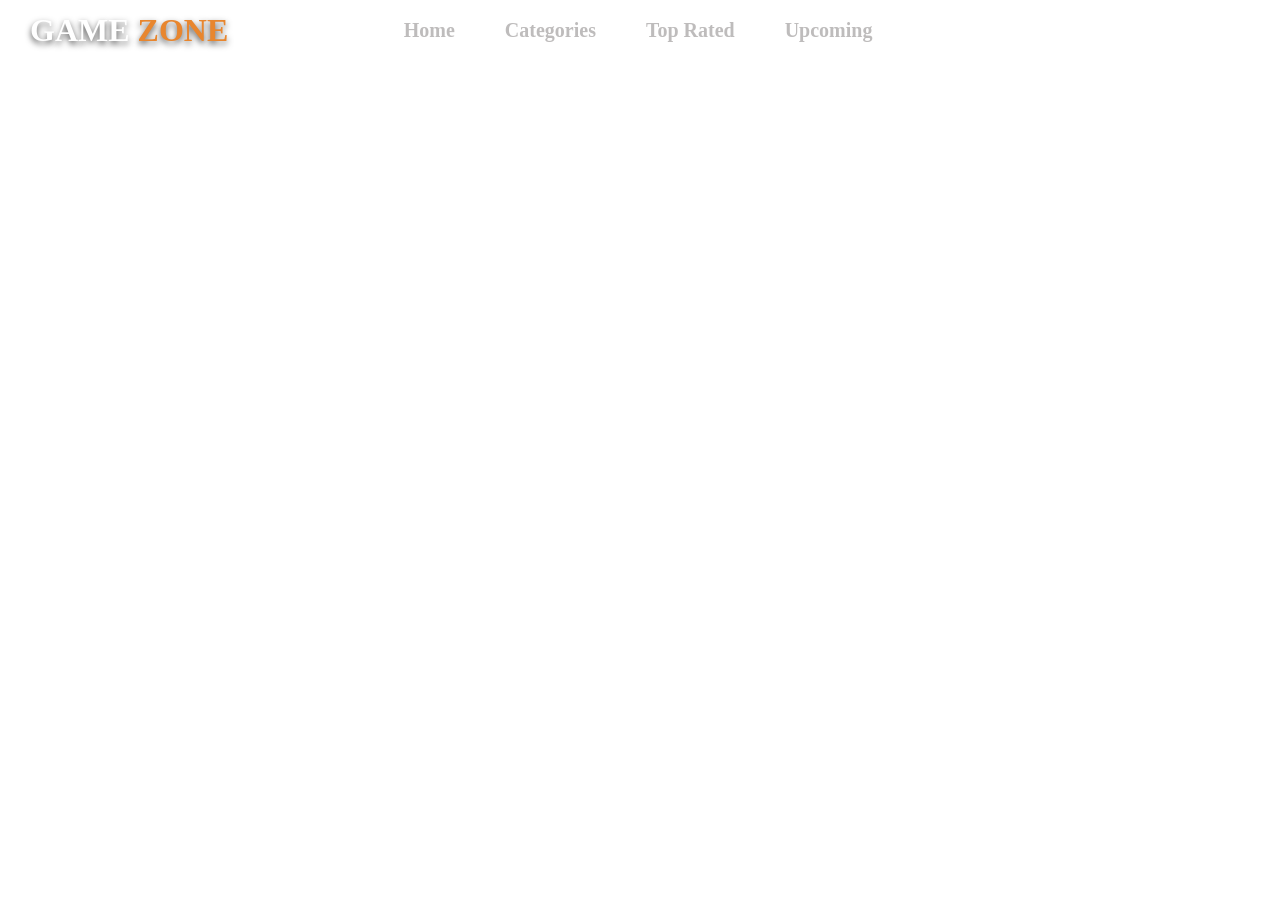
==== index.html @ 00972fb6 "Structure and Nav-Bar Added" ====
<!DOCTYPE html>
<html lang="en">
<head>
    <meta charset="UTF-8">
    <meta name="viewport" content="width=device-width, initial-scale=1.0">
    <title>Document</title>
    <link rel="stylesheet" href="style.css">
</head>
<body>
    <!-- NAVBAR STARTS -->
    <div class="nav">
        <h1 class="nav-heading">GAME <span style="color: #e8862e;;">ZONE</span></h1>
        <div class="nav-links">
            <a href="" class="link">Home</a>
            <a href="#Popular" class="link">Categories</a>
            <a href="#Top" class="link">Top Rated</a>
            <a href="#" class="link">Upcoming</a>
        </div>
        <div class="search-bar">
            <input type="text" class="search" placeholder="Search">
            <div class="search-icon"></div>
        </div>
    </div>
    <!-- NAVBAR ENDS -->
</body>
</html>
---- style.css ----
*{
    margin: 0;
    padding: 0;
    box-sizing: border-box;
    font-family: Georgia, 'Times New Roman', Times, serif;
    color: white;
}
body{
   min-height: 100vh;
}

/* NAVBAR STARTS */
.nav{
    z-index: 99;
    position: absolute;
    top: 0;
    left: 0;
    display: flex;
    justify-content: space-between;
    align-items: center;
    padding: 30px;
    width: 100%;
    height: 50px;
    backdrop-filter: blur(20px);
}
.nav-heading{
    text-shadow: 0 3px 6px rgb(83, 83, 83);
    font-family: Georgia, 'Times New Roman', Times, serif;
}
.nav-links{
    display: flex;
    gap: 50px;
}
.link{
    text-decoration: none;
    color: rgb(190, 188, 188);
    font-weight: 800;
    font-family: Georgia, 'Times New Roman', Times, serif;
    font-size: 20px;
}
.link:hover{
    color: #e8862e;
}
.search-bar{
    display: flex;
}
.search{
    border: 2px solid white;
    border-top-left-radius: 5px;
    border-bottom-left-radius: 5px;
    height: 30px;
    background-color: transparent;
}
.search::placeholder{
    text-align: center;
    color: white;
    font-family: Georgia, 'Times New Roman', Times, serif;
    font-size: 17px;
}
.search-icon{
    width: 30px;
    height: 30px;
    background-image: url('search-icon.png');
    background-size: cover;
    background-position: center;
    border-top-right-radius: 5px;
    border-bottom-right-radius: 5px;
}

/* NAVBAR ENDS */
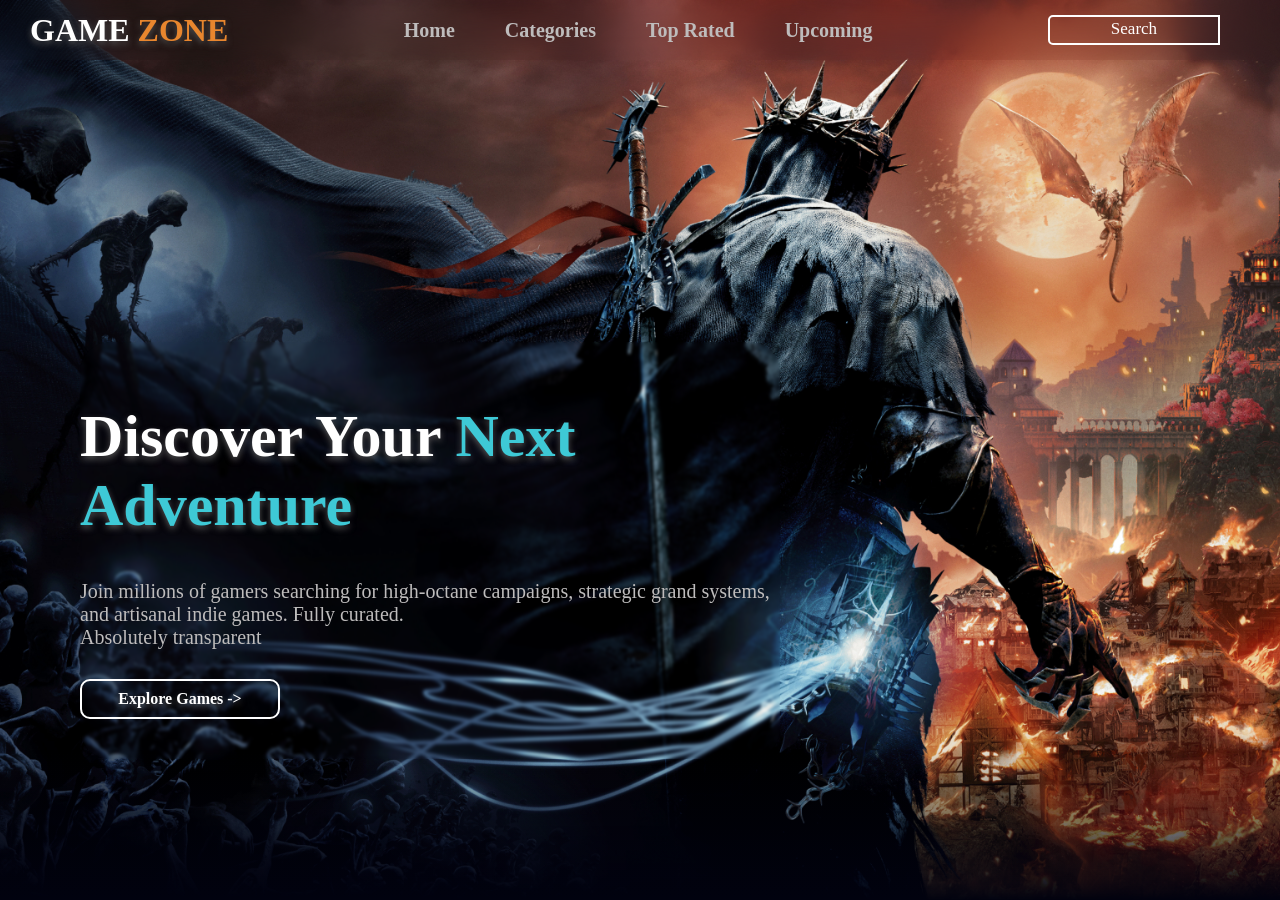
==== commit c74790d9: "Adding the hero section background image and text" ====
--- a/index.html
+++ b/index.html
@@ -22,5 +22,22 @@
         </div>
     </div>
     <!-- NAVBAR ENDS -->
+
+   <!-- HEADER STARTS -->
+
+     <header>
+        <div class="main-content">
+            <div class="main-text">
+                <h1 class="hero-text">
+                    Discover Your <span style="color:#3ec9d6;">Next Adventure</span>
+                </h1>
+                <p class="hero-para">Join millions of gamers searching for high-octane campaigns, strategic grand systems, and artisanal indie games. Fully curated. <br>
+                Absolutely transparent </p>
+                <div class="explore"><a class="Explore" href="#Popular" style="text-decoration: none;">Explore Games -></a></div>
+            </div>
+        </div>
+     </header>
+
+    <!-- HEADER ENDS -->
 </body>
 </html>
--- a/style.css
+++ b/style.css
@@ -68,3 +68,84 @@
 }
 
 /* NAVBAR ENDS */
+
+/* HEADER STARTS */
+
+.main-content{
+    display: flex;
+    position: relative;
+    justify-content: center;
+    align-items: center;
+    height: 100vh;
+    background-image: url('images/ui.jpg');
+    background-size: cover;
+    background-position: center;
+    background-attachment: fixed;
+}
+.main-content::after{
+    content: "";
+    position: absolute;
+    bottom: 0;
+    left: 0;
+    width: 100%;
+    height: 150px; 
+    background: linear-gradient(to bottom, transparent, #01020f);
+    pointer-events: none;
+}
+/* #01051e */
+.main-text{
+    margin-top: 200px;
+    display: block;
+    padding-top: 60px;
+    padding-bottom: 40px;
+    border-radius: 30px;
+    font-size: 30px;
+    width: 700px;
+    position: absolute;
+    left: 80px;
+    backdrop-filter: blur(1.5px);
+    animation: fade-up ease-in;
+    animation-timeline: scroll(); 
+    animation-range: 0% 100%;
+}
+@keyframes fade-up {
+    from {
+        transform: scale(1);
+        opacity: 1;
+    }
+    to {
+        transform: scale(0);
+        opacity: 0;
+    }
+}
+.hero-text{
+    text-shadow: 0 3px 6px rgb(83, 83, 83);
+    font-family: Georgia, 'Times New Roman', Times, serif;
+}
+.hero-para{
+    font-size: 20px;
+    font-family:Cambria, Cochin, Georgia, Times, 'Times New Roman', serif;
+    color: rgb(190, 188, 188);
+    margin-top: 40px;
+}
+.explore{
+    display: flex;
+    justify-content: center;
+    align-items: center;
+    margin-top: 30px;
+    height: 40px;
+    width: 200px;
+    border: 2px solid white;
+    border-radius: 10px;
+    background-color: transparent;
+    font-size: 16px;
+    font-family: Georgia, 'Times New Roman', Times, serif;
+    font-weight: 600;
+    color: white;
+    text-shadow: 0 3px 6px rgb(83, 83, 83);
+}
+.Explore:hover{
+    color: #e8862e;
+}
+
+/* HEADER ENDS */
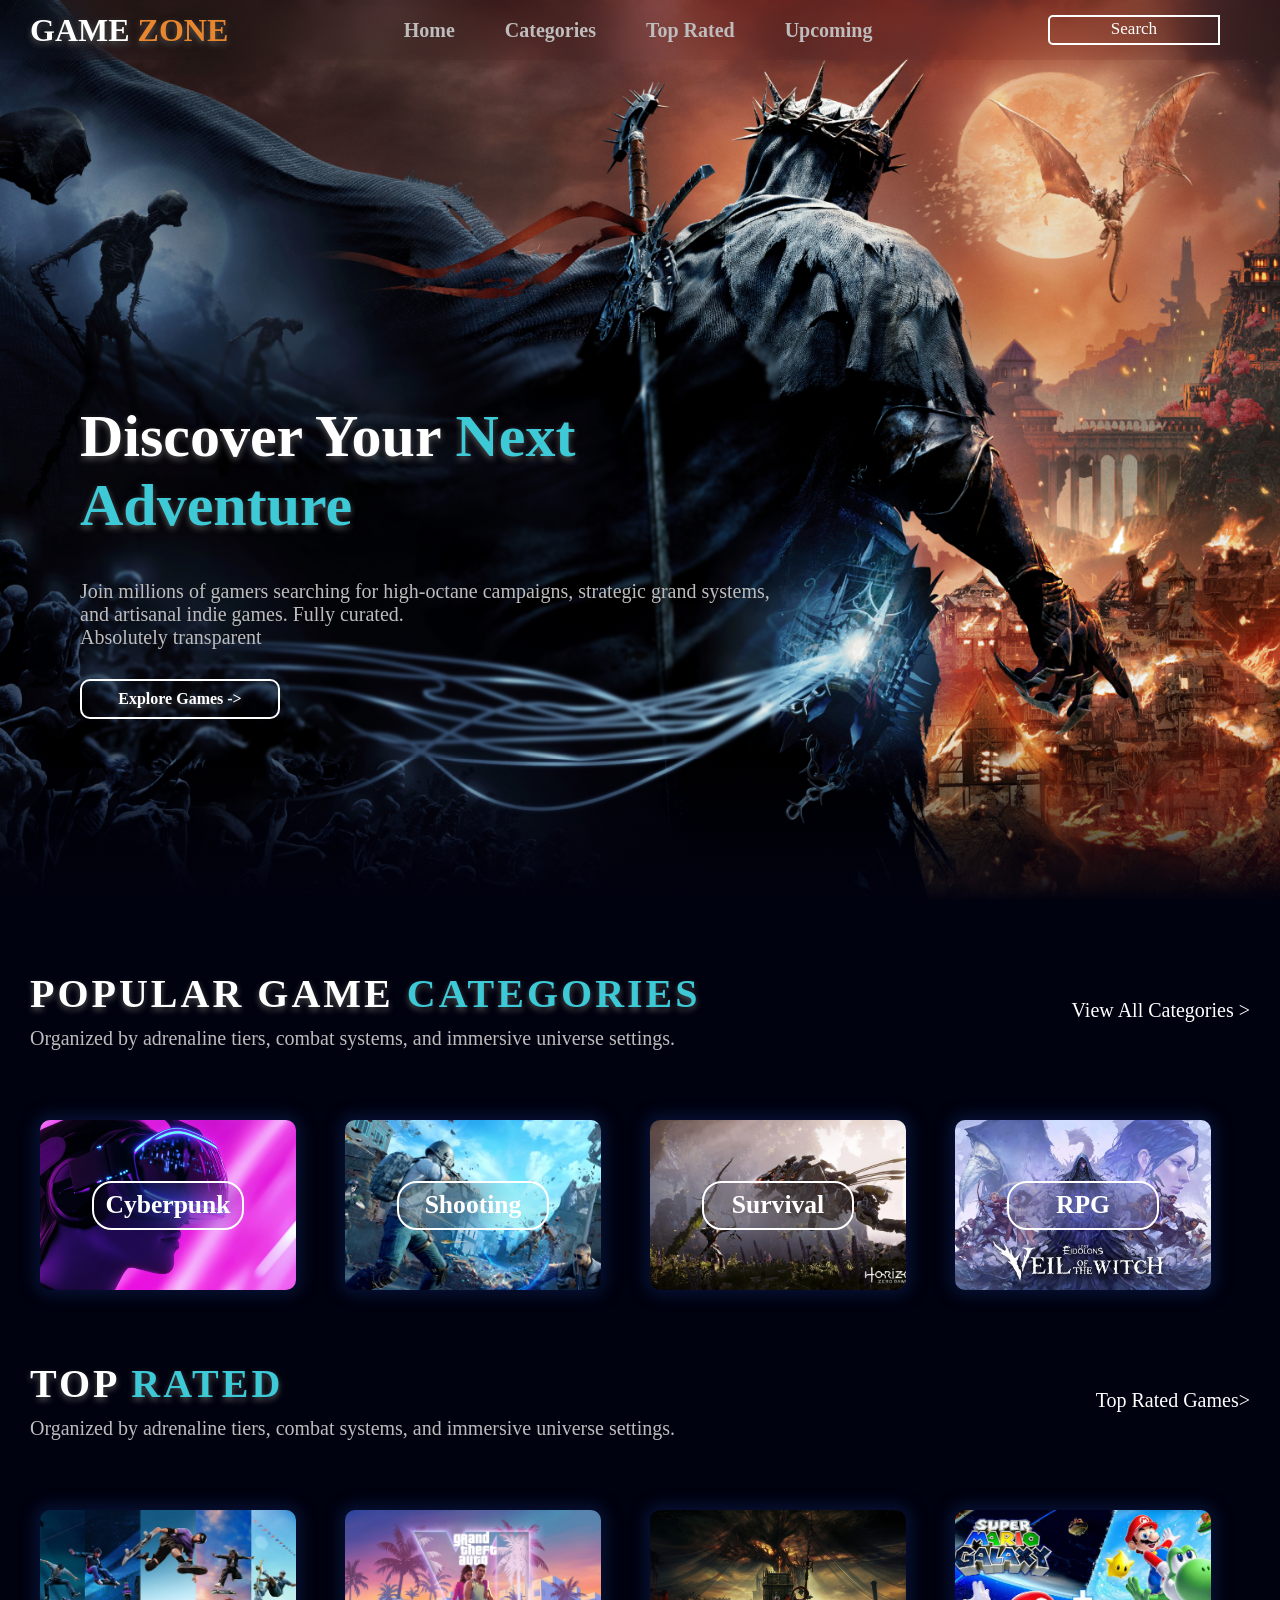
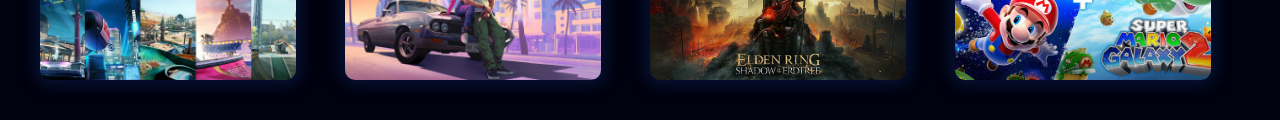
==== commit 2ddb2fdb: "Images added, main section structured with categories and top rated" ====
--- a/index.html
+++ b/index.html
@@ -39,5 +39,61 @@
      </header>
 
     <!-- HEADER ENDS -->
+
+    <!-- MAIN STARTS -->
+
+     <main>
+       <div class="section" id="Popular">
+        <div class="section-bar">
+            <p class="section-heading">POPULAR GAME <span style="color: #3ec9d6;">CATEGORIES</span></p>
+             <p class="section-text">Organized by adrenaline tiers, combat systems, and immersive universe settings.</p>
+        </div>
+        <div class="view">
+            <button id="view">View All Categories ></button></div>
+       </div>
+       <div class="section-cards">
+            <div class="card" id="card1">
+                <button class="card-section">Cyberpunk</button>
+            </div>
+
+             <div class="card" id="card2">
+                <button class="card-section">Shooting</button>
+            </div>
+
+            <div class="card" id="card3">
+                <button class="card-section">Survival</button>
+            </div>
+
+            <div class="card" id="card4">
+                <button class="card-section">RPG</button>
+            </div>
+       </div>
+
+        <div class="section" id="Top">
+        <div class="section-bar">
+            <p class="section-heading">TOP <span style="color: #3ec9d6;">RATED</span></p>
+             <p class="section-text">Organized by adrenaline tiers, combat systems, and immersive universe settings.</p>
+        </div>
+        <div class="view">
+            <button id="view">Top Rated Games></button></div>
+       </div>
+       <div class="section-cards">
+            <div class="card" id="card5">
+            </div>
+
+             <div class="card" id="card6">
+             </div>
+
+            <div class="card" id="card7">
+            </div>
+
+            <div class="card" id="card8">
+            </div>
+       </div>
+      
+     </main>
+
+    <!-- MAIN ENDS  -->
+
 </body>
 </html>
--- a/style.css
+++ b/style.css
@@ -149,3 +149,132 @@
 }
 
 /* HEADER ENDS */
+
+/* MAIN STARTS */
+
+main{
+    background-color:#01020f;
+}
+.section{
+    display: flex;
+    justify-content: space-between;
+    align-items: center;
+    width: 100%;
+    height: auto;
+    padding: 30px;
+    animation: fade linear;
+    animation-timeline: view();
+    animation-range: entry 0 cover 40%;
+}
+#Popular{
+    padding-top: 70px;
+}
+.section-heading{
+    font-size: 40px;
+    font-weight: 800;
+    letter-spacing: 3px;
+    text-shadow: 0 3px 6px rgb(83, 83, 83);
+    margin-bottom: 10px;
+}
+.section-text{
+    color: rgb(190, 188, 188);
+    font-size: 20px;
+}
+.view{
+    height: 30px;
+}
+#view{
+    height: 30px;
+    background-color: transparent;
+    border: none;
+     font-size: 20px;
+}
+.section-cards {
+    display: grid;
+    grid-template-columns: repeat(4, 1fr);     
+    gap: 20px;                              
+    padding: 40px;
+    animation: fade linear;
+    animation-timeline: view();
+    animation-range: entry 0 cover 40%;
+}
+@keyframes fade{
+    from{
+        opacity: 0;
+        scale: .5;
+    }
+    to{
+        opacity: 1;
+        scale: 1;
+    }
+}
+.card {
+  display: flex;
+  flex-direction: column;
+  color: white;
+  height: 170px;
+  width: 20vw;
+  padding-inline: 20px;
+  padding-block: 15px;
+  background-color: #071336;
+  box-shadow: 0 0 15px 5px #071336;
+  border-radius: 10px;
+  transition: all .5s ease-in-out;
+}
+#card1{
+    background-image: url("images/Cyberpunk.png");
+    background-size: cover;
+    background-position: center;
+}
+#card2{
+    background-image: url("images/pubg.webp");
+    background-size: cover;
+    background-position: center;
+}
+#card3{
+    background-image: url("images/Survival.webp");
+    background-size: cover;
+    background-position: center;
+}
+#card4{
+    background-image: url("images/RPG.webp");
+    background-size: cover;
+    background-position: center;
+}
+#card5{
+    background-image: url("images/Tony\ Hawk\'s.webp");
+    background-size: cover;
+    background-position: center;
+}
+#card6{
+    background-image: url("images/Grand\ Theft\ Auto.webp");
+    background-size: cover;
+    background-position: center;
+}
+#card7{
+    background-image: url("images/Elden\ Ring.jpg");
+    background-size: cover;
+    background-position: center;
+}
+#card8{
+    background-image: url("images/Super\ Mario\ Galaxy\ 2.jpg");
+    background-size: cover;
+    background-position: center;
+}
+.card-section{
+    margin-block: auto;
+    margin-inline: auto;
+    width: 70%;
+    height: 35%;
+    border-radius: 20px;
+    border: 2px solid white;
+    background-color: transparent;
+    font-size: clamp(.8rem, 2vw, 2em);
+    font-weight: 700;
+    backdrop-filter: blur(20px);
+}
+.card:hover{
+    transform: translateY(-20px);
+}
+
+/* MAIN ENDS */
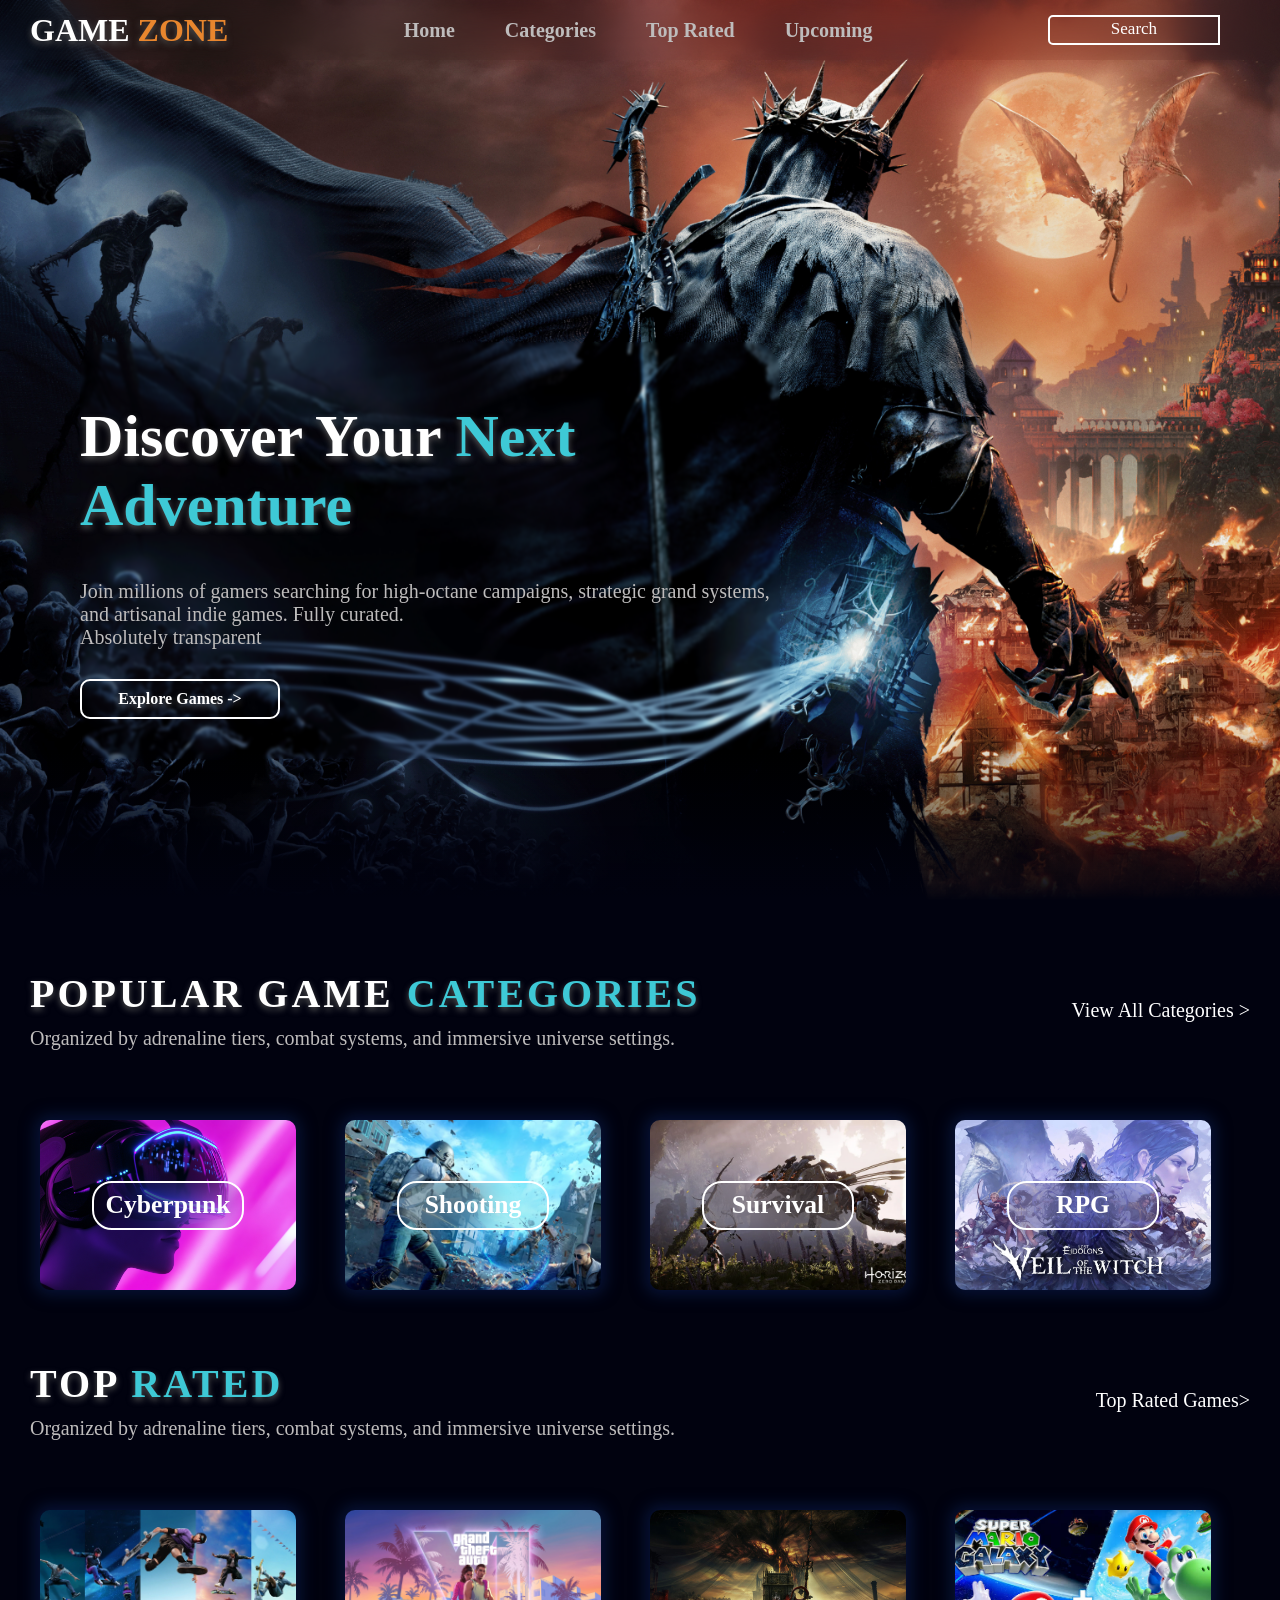
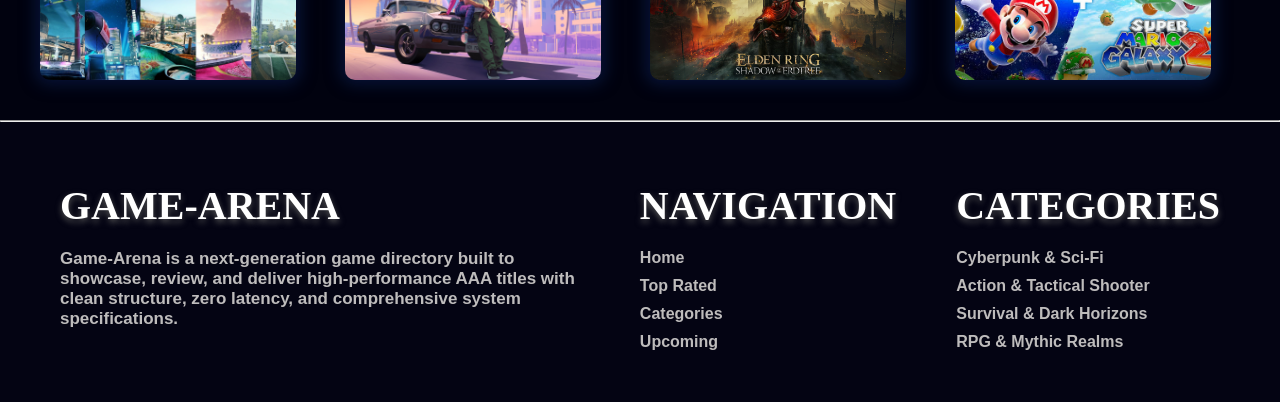
==== commit 05aa6896: "footer added" ====
--- a/index.html
+++ b/index.html
@@ -95,5 +95,39 @@
 
     <!-- MAIN ENDS  -->
 
+    <hr> 
+
+    <!-- FOOTER STARTS -->
+
+     <footer>
+        <div class="foot">
+            <div class="footer-cards">
+                <div class="conclude">
+                    <h3 class="foot-card-head">GAME-ARENA</h3>
+                    <p class="foot-card-text">Game-Arena is a next-generation game directory built to showcase, review, and deliver high-performance AAA titles with clean structure, zero latency, and comprehensive system specifications.</p>
+                </div>
+            </div>
+            <div class="footer-cards">
+                <div class="conclude">
+                    <h3 class="foot-card-head">NAVIGATION</h3>
+                    <a href="" class="nav-link">Home</a>
+                    <a href="#Top" class="nav-link">Top Rated</a>
+                    <a href="#Popular" class="nav-link">Categories</a>
+                    <a href="" class="nav-link">Upcoming</a>
+                </div>
+            </div>
+            <div class="footer-cards">
+                <div class="conclude">
+                    <h3 class="foot-card-head">CATEGORIES</h3>
+                    <a href="" class="nav-link">Cyberpunk &amp; Sci-Fi</a>
+                    <a href="" class="nav-link">Action &amp; Tactical Shooter</a>
+                    <a href="" class="nav-link">Survival &amp; Dark Horizons</a>
+                    <a href="" class="nav-link">RPG &amp; Mythic Realms</a>
+                </div>
+            </div>
+        </div>
+     </footer>
+
+     <!-- FOOTER ENDS -->
 </body>
 </html>
--- a/style.css
+++ b/style.css
@@ -278,3 +278,47 @@
 }
 
 /* MAIN ENDS */
+
+/* FOOTER STARTS */
+
+.foot{
+    display: grid;
+    grid-template-columns: 2fr 1fr 1fr ;     
+    gap: 20px;                              
+    padding: 40px;
+    background-color: #040413;
+}
+.footer-cards{
+    background-color: transparent;
+    border: none;
+    border-radius: 8px;
+    padding: 20px;
+    color: white;
+    height: 200px;
+}
+.conclude{
+    display: flex;
+    flex-direction: column;
+}
+.foot-card-head{
+    font-size: 40px;
+    font-family:'Times New Roman', Times, serif;
+    margin-bottom: 20px;
+    text-shadow: 0 3px 6px rgb(83, 83, 83);
+}
+.nav-link{
+    margin-bottom: 10px;
+    text-decoration: none;
+    color: rgb(190, 188, 188);
+    font-weight: 600;
+    font-family: Arial, Helvetica, sans-serif;
+    font-size: 16px;
+}
+.foot-card-text{
+    font-family: Arial, Helvetica, sans-serif;
+    color: rgb(190, 188, 188);
+    font-size: 17px;
+    font-weight: 600;
+}
+
+/* FOOTER ENDS */
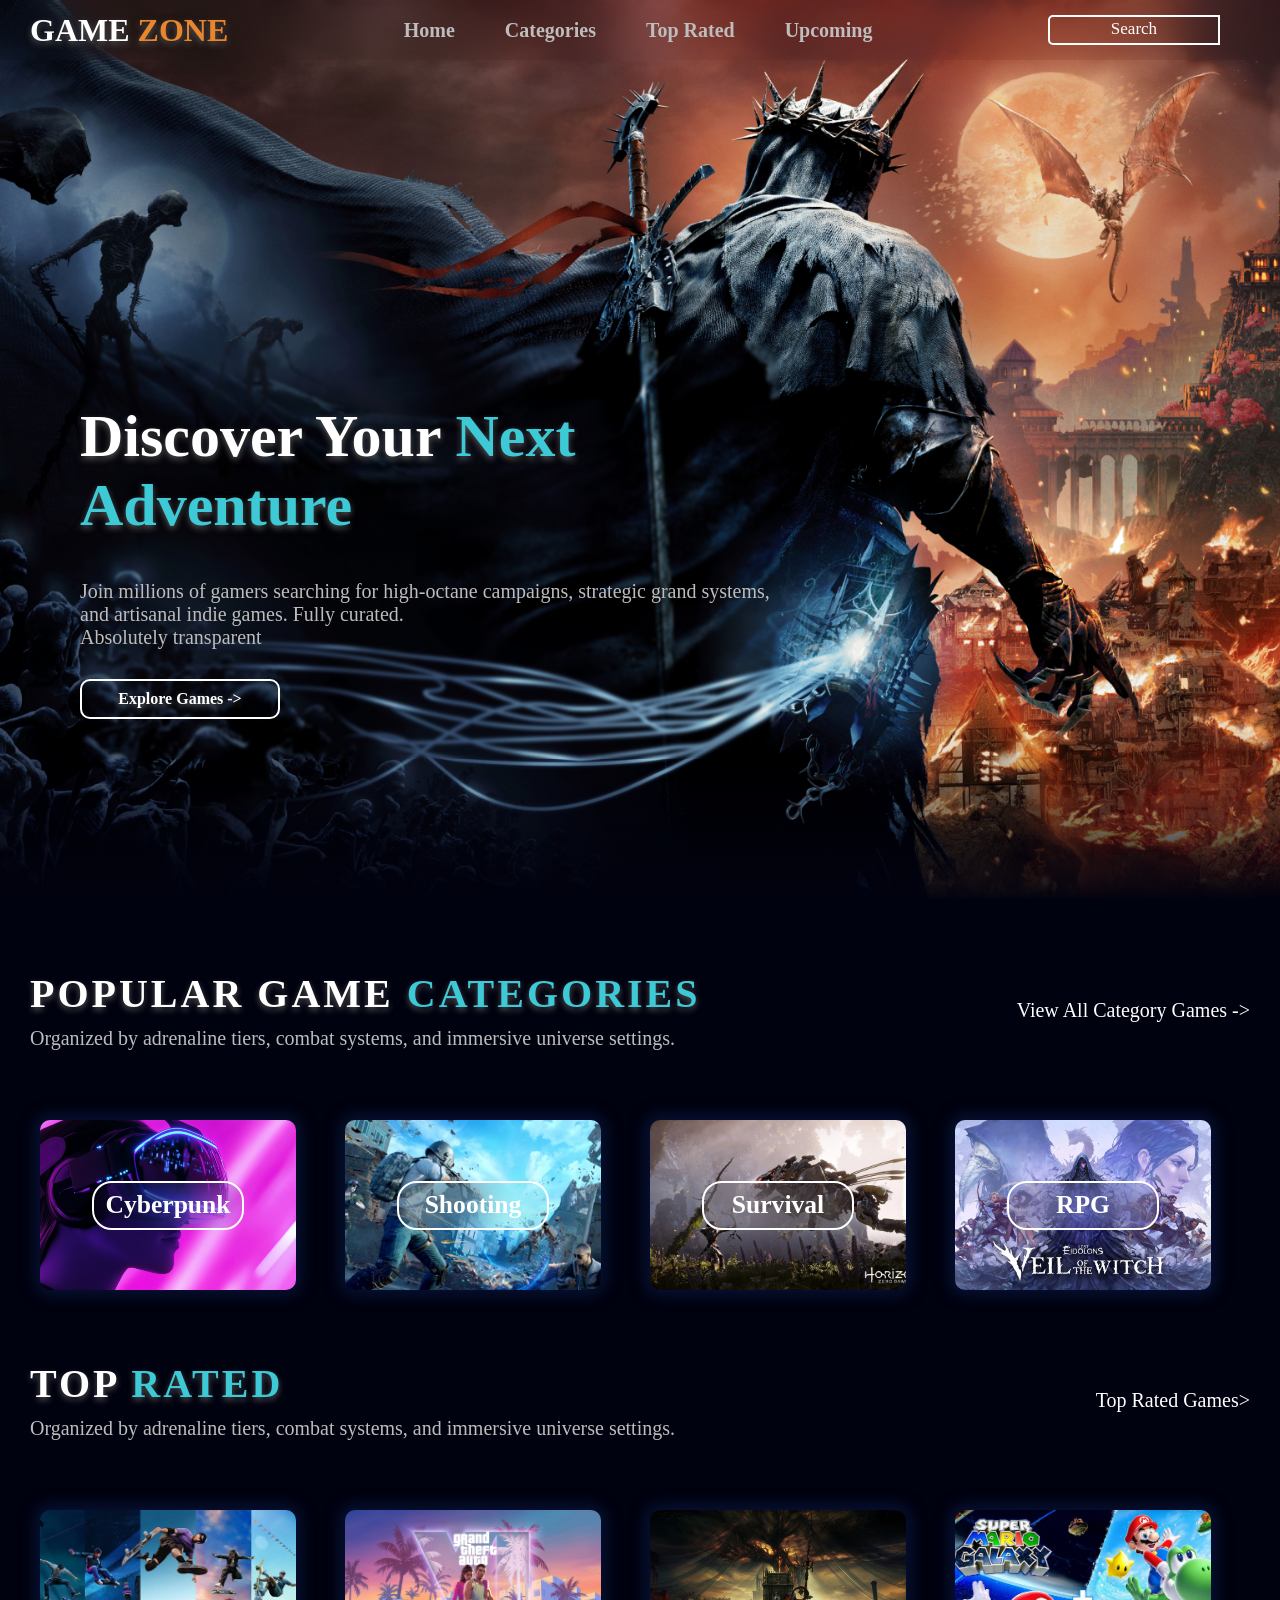
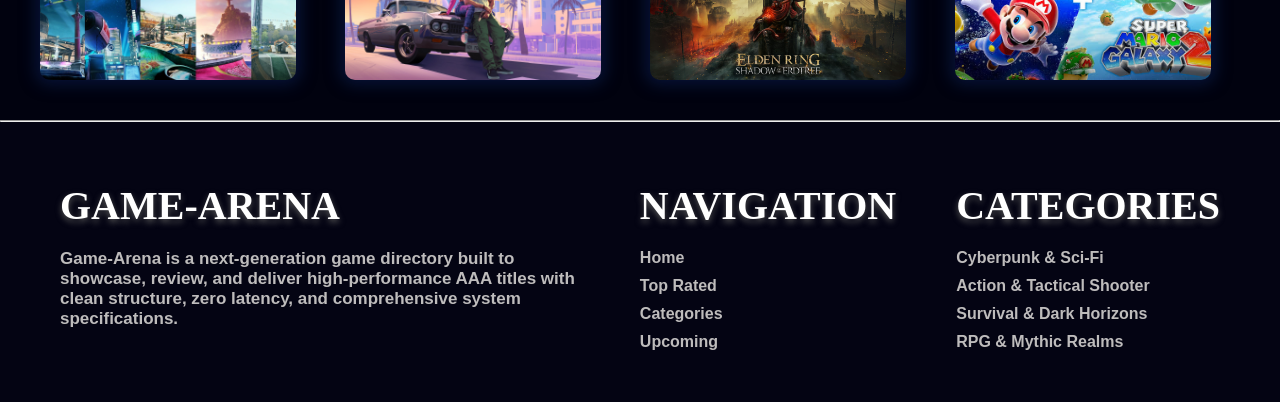
==== commit 9d4fc652: "Category.html added and built nav bar in it" ====
--- a/index.html
+++ b/index.html
@@ -49,7 +49,7 @@
              <p class="section-text">Organized by adrenaline tiers, combat systems, and immersive universe settings.</p>
         </div>
         <div class="view">
-            <button id="view">View All Categories ></button></div>
+            <button id="view"><a href="category.html" style="text-decoration: none;">View All Category Games -></a></button></div>
        </div>
        <div class="section-cards">
             <div class="card" id="card1">
--- a/style.css
+++ b/style.css
@@ -31,7 +31,7 @@
     display: flex;
     gap: 50px;
 }
-.link{
+.link, .cat-link{
     text-decoration: none;
     color: rgb(190, 188, 188);
     font-weight: 800;
@@ -322,3 +322,12 @@
 }
 
 /* FOOTER ENDS */
+
+/* CATEGORY.HTML */
+
+#category-html{
+    background-color: #040413;
+}
+.cat-link{
+    color: white;
+}
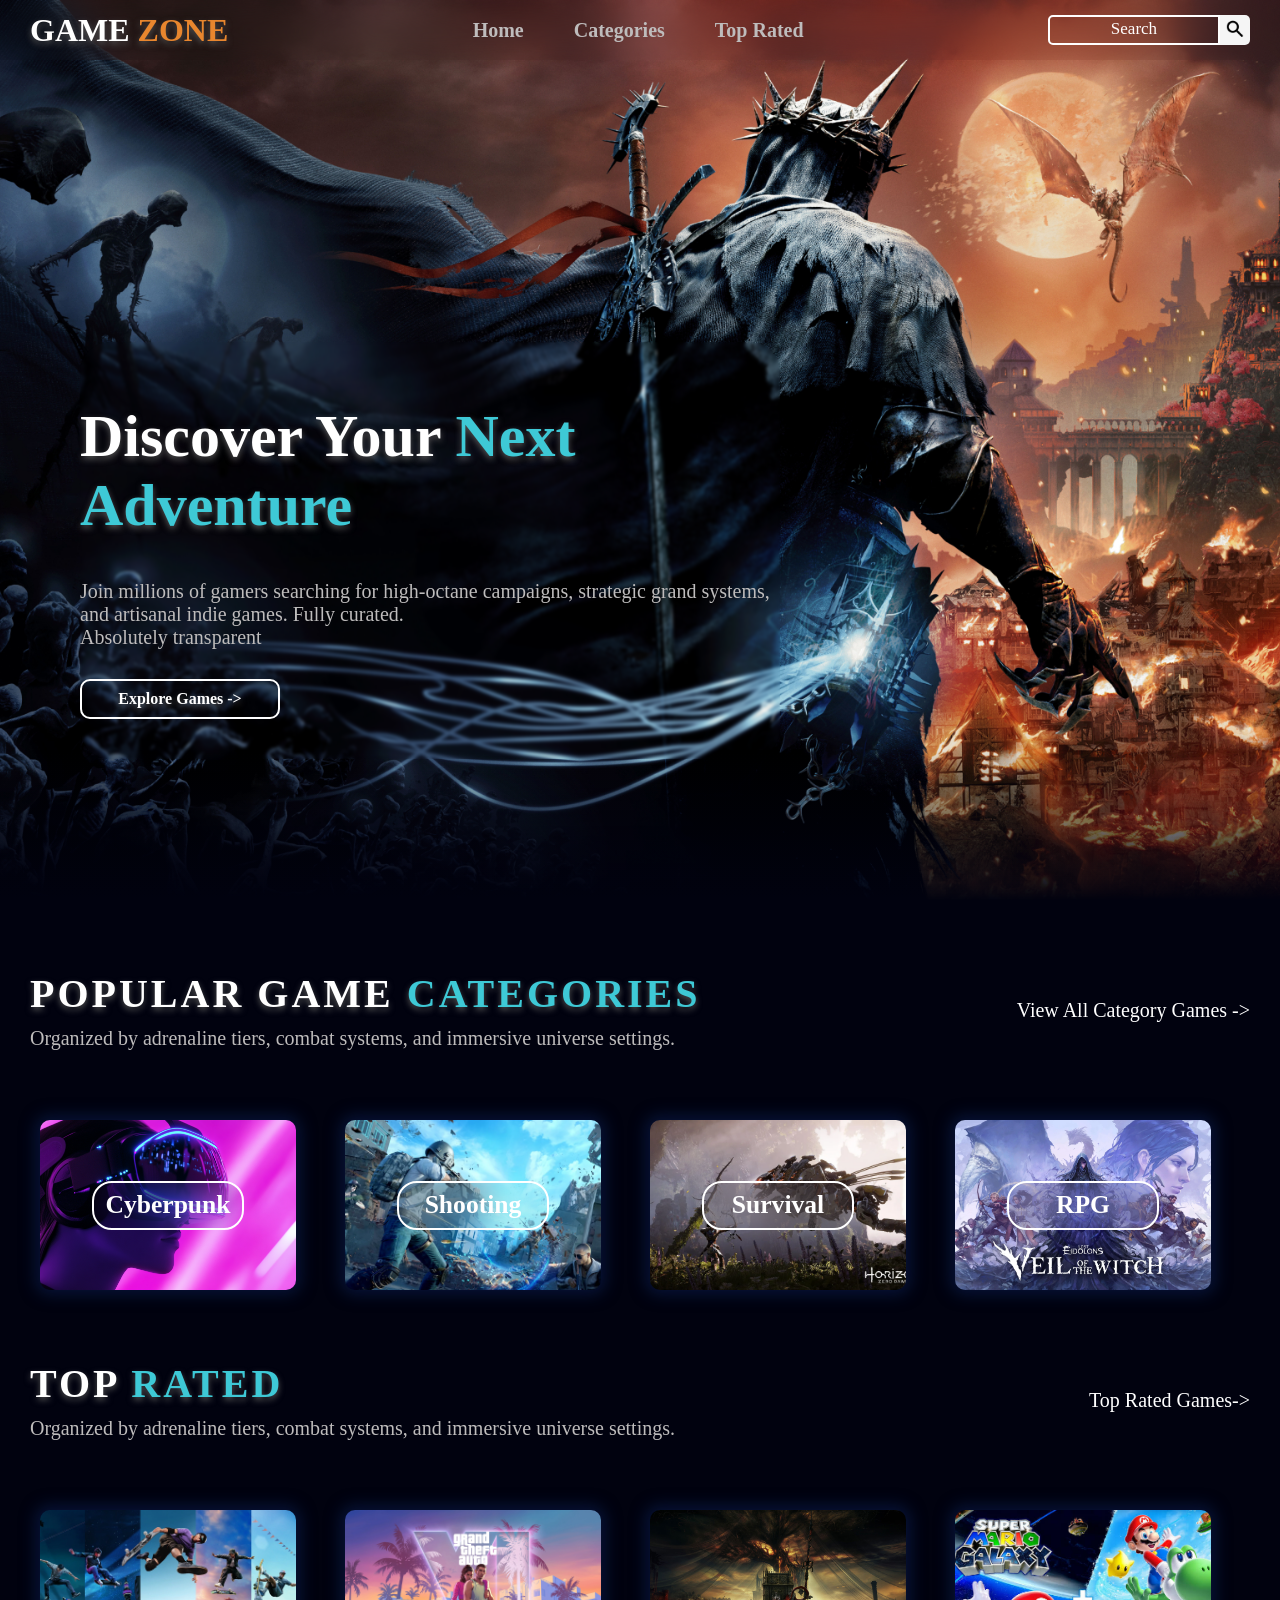
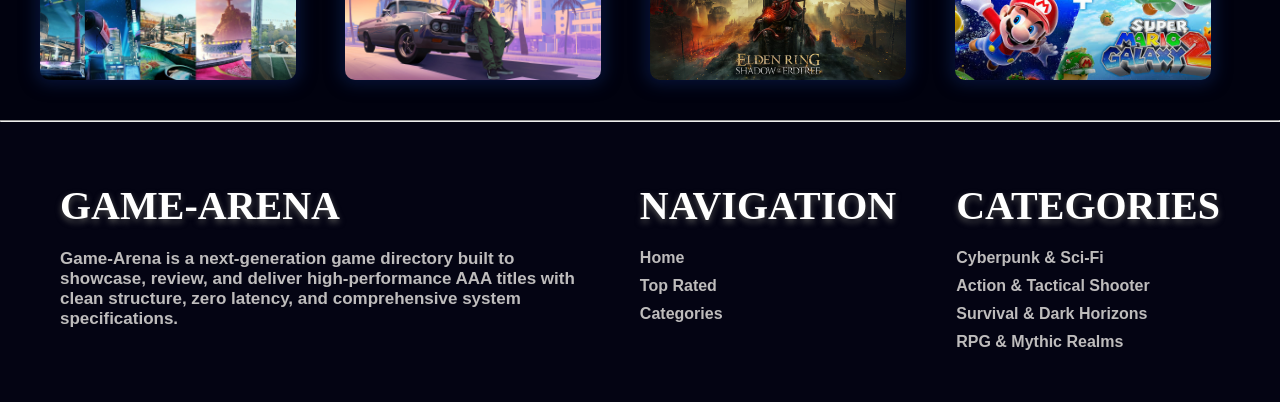
==== commit 1487728c: "Modified a tag and added footer" ====
--- a/index.html
+++ b/index.html
@@ -11,10 +11,9 @@
     <div class="nav">
         <h1 class="nav-heading">GAME <span style="color: #e8862e;;">ZONE</span></h1>
         <div class="nav-links">
-            <a href="" class="link">Home</a>
+            <a href="#" class="link">Home</a>
             <a href="#Popular" class="link">Categories</a>
             <a href="#Top" class="link">Top Rated</a>
-            <a href="#" class="link">Upcoming</a>
         </div>
         <div class="search-bar">
             <input type="text" class="search" placeholder="Search">
@@ -49,23 +48,24 @@
              <p class="section-text">Organized by adrenaline tiers, combat systems, and immersive universe settings.</p>
         </div>
         <div class="view">
-            <button id="view"><a href="category.html" style="text-decoration: none;">View All Category Games -></a></button></div>
+            <button id="view"><a href="category.html" style="text-decoration: none;">View All Category Games -></a></button>
+        </div>
        </div>
        <div class="section-cards">
             <div class="card" id="card1">
-                <button class="card-section">Cyberpunk</button>
+                <button class="card-section"><a id="direct" href="category.html#cyberpunk">Cyberpunk</a></button>
             </div>
 
              <div class="card" id="card2">
-                <button class="card-section">Shooting</button>
+                <button class="card-section"><a id="direct" href="category.html#action-shoot">Shooting</a></button>
             </div>
 
             <div class="card" id="card3">
-                <button class="card-section">Survival</button>
+                <button class="card-section"><a id="direct" href="category.html#survive">Survival</a></button>
             </div>
 
             <div class="card" id="card4">
-                <button class="card-section">RPG</button>
+                <button class="card-section"><a id="direct" href="category.html#mythic">RPG</a></button>
             </div>
        </div>
 
@@ -75,7 +75,7 @@
              <p class="section-text">Organized by adrenaline tiers, combat systems, and immersive universe settings.</p>
         </div>
         <div class="view">
-            <button id="view">Top Rated Games></button></div>
+            <button id="view"><a style="text-decoration: none;" href="top-rated.html">Top Rated Games-></a></button></div>
        </div>
        <div class="section-cards">
             <div class="card" id="card5">
@@ -110,19 +110,18 @@
             <div class="footer-cards">
                 <div class="conclude">
                     <h3 class="foot-card-head">NAVIGATION</h3>
-                    <a href="" class="nav-link">Home</a>
-                    <a href="#Top" class="nav-link">Top Rated</a>
+                    <a href="#" class="nav-link">Home</a>
+                    <a href="top-rated.html" class="nav-link">Top Rated</a>
                     <a href="#Popular" class="nav-link">Categories</a>
-                    <a href="" class="nav-link">Upcoming</a>
                 </div>
             </div>
             <div class="footer-cards">
                 <div class="conclude">
                     <h3 class="foot-card-head">CATEGORIES</h3>
-                    <a href="" class="nav-link">Cyberpunk &amp; Sci-Fi</a>
-                    <a href="" class="nav-link">Action &amp; Tactical Shooter</a>
-                    <a href="" class="nav-link">Survival &amp; Dark Horizons</a>
-                    <a href="" class="nav-link">RPG &amp; Mythic Realms</a>
+                    <a href="category.html#cyberpunk" class="nav-link">Cyberpunk &amp; Sci-Fi</a>
+                    <a href="category.html#action-shooting" class="nav-link">Action &amp; Tactical Shooter</a>
+                    <a href="category.html#survived" class="nav-link">Survival &amp; Dark Horizons</a>
+                    <a href="category.html#mythics" class="nav-link">RPG &amp; Mythic Realms</a>
                 </div>
             </div>
         </div>
--- a/style.css
+++ b/style.css
@@ -60,7 +60,7 @@
 .search-icon{
     width: 30px;
     height: 30px;
-    background-image: url('search-icon.png');
+    background-image: url('images/search-icon.png');
     background-size: cover;
     background-position: center;
     border-top-right-radius: 5px;
@@ -187,7 +187,7 @@
     height: 30px;
     background-color: transparent;
     border: none;
-     font-size: 20px;
+    font-size: 20px;
 }
 .section-cards {
     display: grid;
@@ -261,6 +261,12 @@
     background-size: cover;
     background-position: center;
 }
+#direct{
+    text-decoration: none;
+}
+#direct:hover{
+    color: #e8862e;
+}
 .card-section{
     margin-block: auto;
     margin-inline: auto;
@@ -273,6 +279,18 @@
     font-weight: 700;
     backdrop-filter: blur(20px);
 }
+.card-section{
+    margin-block: auto;
+    margin-inline: auto;
+    width: 70%;
+    height: 35%;
+    border-radius: 20px;
+    border: 2px solid white;
+    background-color: transparent;
+    font-size: clamp(.8rem, 2vw, 2em);
+    font-weight: 700;
+    backdrop-filter: blur(20px);
+}
 .card:hover{
     transform: translateY(-20px);
 }
@@ -331,3 +349,284 @@
 .cat-link{
     color: white;
 }
+
+/* HEADER STARTS */
+
+.cat-main-content{
+    background-image: url('images/all-cat.webp');
+    height: 100vh;
+}
+.cat-main-text{
+    display: block;
+    padding-top: 150px;
+    /* padding-bottom: 40px; */
+    border-radius: 30px;
+    font-size: 30px;
+    width: 80%;
+    position: absolute;
+    left: 50px;
+    top: 150px;
+    backdrop-filter: blur(1.5px);
+    animation: fade-up ease-in;
+    animation-timeline: scroll(); 
+    animation-range: 0% 100%;
+}
+.cat-cards{
+    display: grid;
+    grid-template-columns: repeat(2, 1fr);
+    grid-template-rows: repeat(2, 1fr);
+    gap: 70px;
+    padding-top: 70px;
+}
+.cat-card{
+    display: flex;
+    justify-content: center;
+    align-items: center;
+    width: 100%;
+    height: auto;
+    background-color: transparent;
+    border: 3px solid white;
+    padding: 15px;
+    border-radius: 8px;
+    font-weight: 600;
+}
+#cat-a{
+    text-decoration: none;
+}
+#cat-a:hover{
+    color:#e8862e;
+}
+
+/* HEADER ENDS */
+
+/* MAIN STARTS */
+
+.individual-cat{
+    display: flex;
+    flex-direction: column;
+    justify-content: center;
+    padding: 35px;
+    animation: fade linear;
+    animation-timeline: view();
+    animation-range: entry 0 cover 40%;
+}
+#sci{
+    padding-top: 60px;
+}
+.card-heading{
+    font-size: 50px;
+    text-shadow: 0 3px 6px rgb(83, 83, 83);
+    padding-bottom: 10px;
+}
+.card-subhead{
+    margin-top: 10px;
+    color: rgb(190, 188, 188);
+    font-family: Georgia, 'Times New Roman', Times, serif;
+    font-size: 20px;
+    padding-bottom: 10px;
+}
+.btn{
+    margin-top: 20px;
+    display: flex;
+    gap: 10px;
+}
+.keyword{
+    display: flex;
+    justify-content: center;
+    align-items: center;
+    padding: 10px;
+    width: auto;
+    height: 30px;
+    background-color: transparent;
+    border: 2px solid white;
+    border-radius: 5px;
+}
+.cat-main-cards{
+    display: grid;
+    grid-template-columns: repeat(4, 1fr);
+    gap: 30px;
+    padding: 20px;
+}
+.cat-main-card{
+    height: 350px;
+    width: 100%;
+    background-color: rgb(1, 2, 33);
+    box-shadow: 0 0 15px 5px #060f2c;
+    border-radius: 10px;
+    animation: fade linear;
+    animation-timeline: view();
+    animation-range: entry 0 cover 40%;
+    transition: all 0.5s ease-in-out;
+    overflow: hidden;
+}
+.cat-main-card:hover{
+    transform: translateY(-20px);
+}
+.cat-main-card-img{
+    height: 55%;
+    border-top-left-radius: 10px;
+    border-top-right-radius: 10px;
+    background-size: cover;
+    background-position: center;
+}
+#cat-card1{
+    background-image: url("images/cyber1.jpg");
+}
+#cat-card2{
+    background-image: url("images/cyber2.jpg");
+}
+#cat-card3{
+    background-image: url("images/cyber3.jpg");
+}
+#cat-card4{
+    background-image: url("images/cyber4.jpg");
+}
+#cat-card5{
+    background-image: url("images/action1.jpeg");
+}
+#cat-card6{
+    background-image: url("images/action2.jpg");
+}
+#cat-card7{
+    background-image: url("images/action3.jpg");
+}
+#cat-card8{
+    background-image: url("images/action4.jpg");
+}
+#cat-card9{
+    background-image: url("images/survival1.png");
+}
+#cat-card10{
+    background-image: url("images/survival2.jpg");
+}
+#cat-card11{
+    background-image: url("images/survival3.jpg");
+}
+#cat-card12{
+    background-image: url("images/survival4.jpg");
+}
+#cat-card13 {
+    background-image: url("images/rpg1.jpg");
+}
+#cat-card14 {
+    background-image: url("images/rpg2.webp");
+}
+#cat-card15 {
+    background-image: url("images/rpg3.jpg");
+}
+#cat-card16 {
+    background-image: url("images/rpg4.jpg");
+}
+.game-info{
+    display: flex;
+    flex-direction: column;
+    padding: 12px;
+    gap: 5px;
+
+}
+.game-info h3{
+    font-size: 22px;
+    margin-bottom: 10px;
+}
+.game-info p {
+    color: rgb(190, 188, 188);
+    font-size: 14px;
+    line-height: 1.4;
+    margin-bottom: 8px;
+}
+
+.game-info span {
+    font-size: 15px;
+    font-weight: 700;
+}
+
+/* TOP RATED GAMES */
+
+#top-rated{
+    background-color: #040413;
+    background-image: url("images/top-bg.jpg");
+    background-size: cover;
+    background-position: center;
+    background-attachment: fixed;
+}
+
+.top-head{
+    display: flex;
+    justify-content: center;
+    align-items: center;
+    position: relative;
+    top: 160px;
+    font-size: 30px;
+}
+
+.top-games {
+    display: grid;
+    grid-template-columns: 1fr 1fr;
+    grid-template-rows: repeat(3, 350px);
+    width: 80%;
+    gap: 80px;
+    row-gap: 250px;
+    padding-block: 100px;
+    position: relative;
+    top: 170px;
+    margin-inline: auto;
+    padding-bottom: 300px;
+}
+.top-game-info {
+    display: flex;
+    flex-direction: column;
+    justify-content: center;
+    padding: 40px;
+    background-color: rgba(1, 2, 33, 0.35);
+    box-shadow: 0 0 15px 5px #060f2c;
+    border-radius: 10px;
+    transition: all 0.5s ease-in-out;
+    backdrop-filter: blur(10px);
+    animation: fade linear;
+    animation-timeline: view();
+    animation-range: entry 0 cover 40%;
+}
+.top-game-info h2 {
+    font-size: 30px;
+    margin-bottom: 15px;
+    text-shadow: 0 3px 6px rgb(83, 83, 83);
+}
+.top-subtitle {
+    color: #3ec9d6 !important;
+    font-size: 18px !important;
+    margin-bottom: 15px;
+}
+.top-game-info p {
+    color: rgb(190, 188, 188);
+    font-size: 16px;
+    line-height: 1.5;
+}
+.top-rating {
+    margin-top: 20px;
+    font-size: 20px;
+    font-weight: 700;
+    color: #e8862e;
+}
+.top-game-img {
+    height: 350px;
+    background-size: cover;
+    background-position: center;
+    border-radius: 10px;
+    box-shadow: 0 0 15px 5px #060f2c;
+    transition: all 0.5s ease-in-out;
+    animation: fade linear;
+    animation-timeline: view();
+    animation-range: entry 0 cover 40%;
+}
+.top-game-img:hover, .top-game-info:hover{
+    transform: translateY(-10px);
+}
+#top-game1 {
+    background-image: url("images/top1.webp");
+}
+#top-game2 {
+    background-image: url("images/top2.avif");
+}
+#top-game3 {
+    background-image: url("images/top3.jpg");
+}
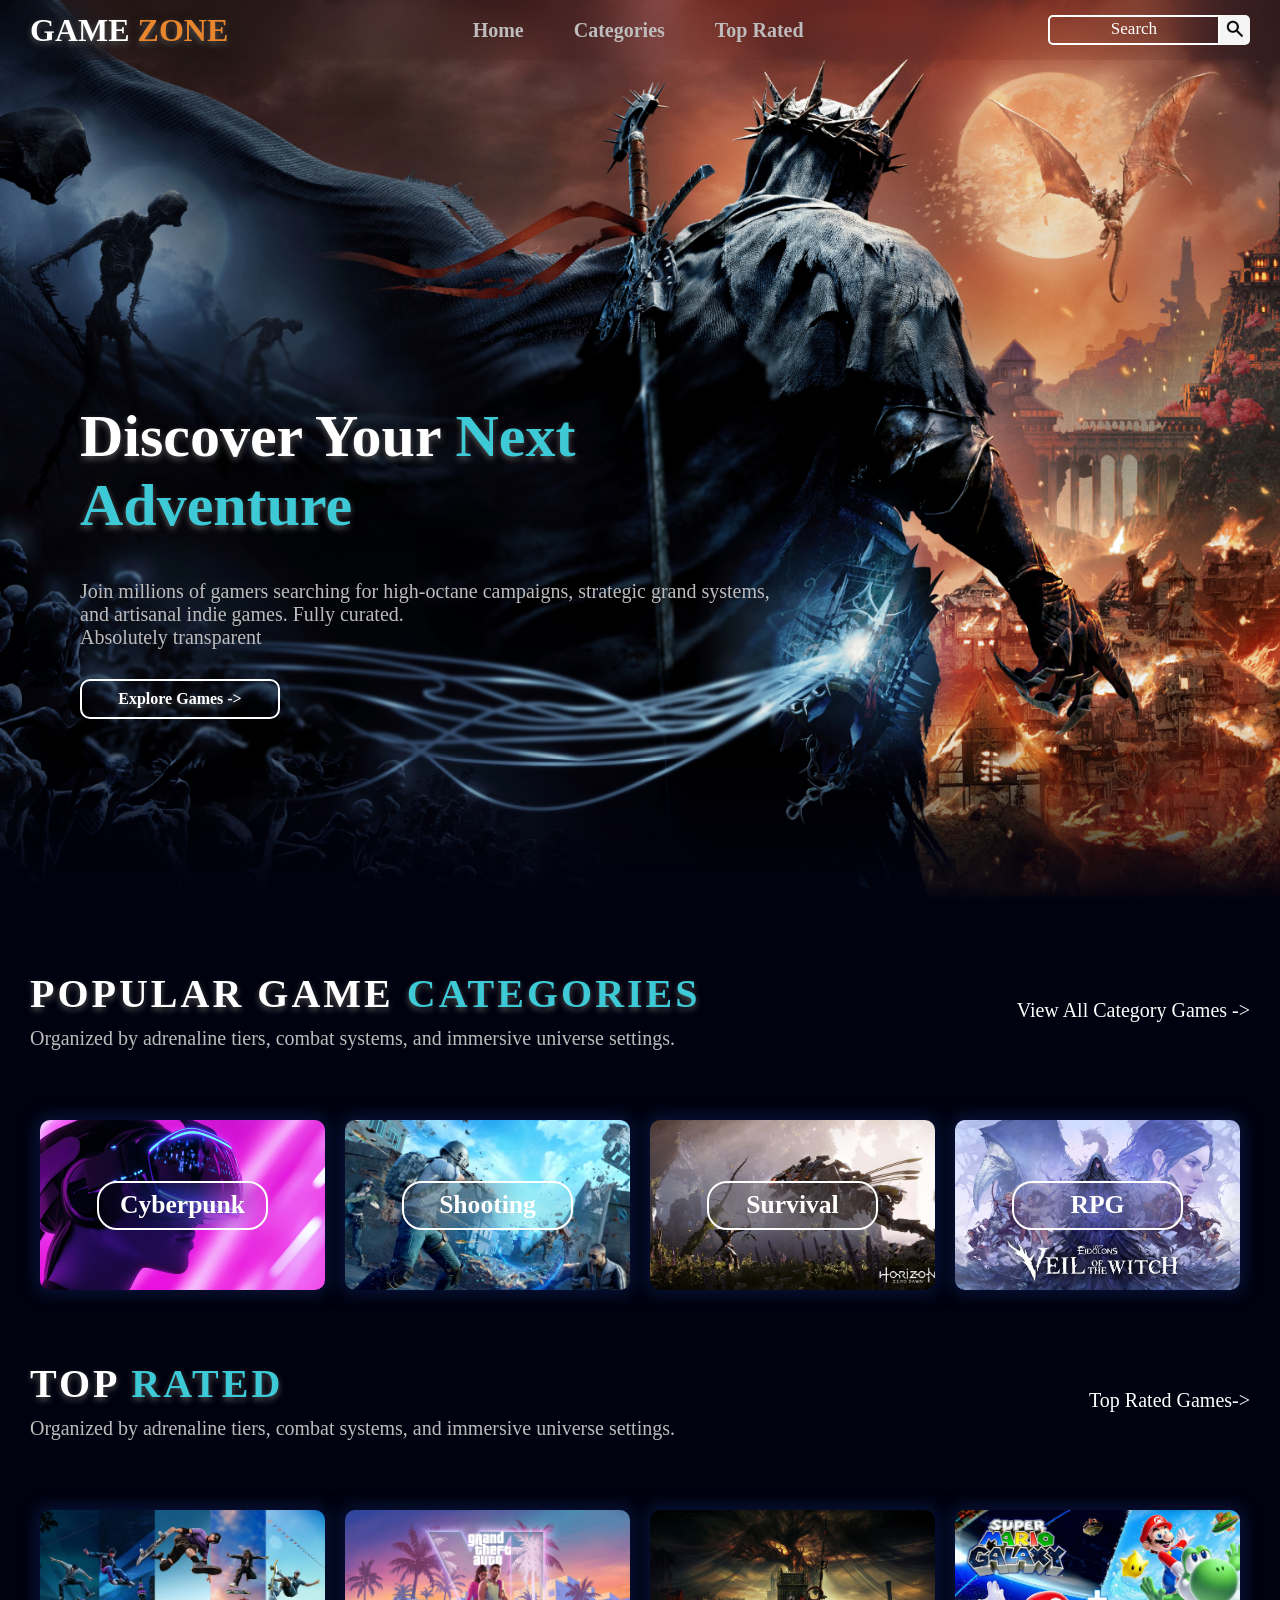
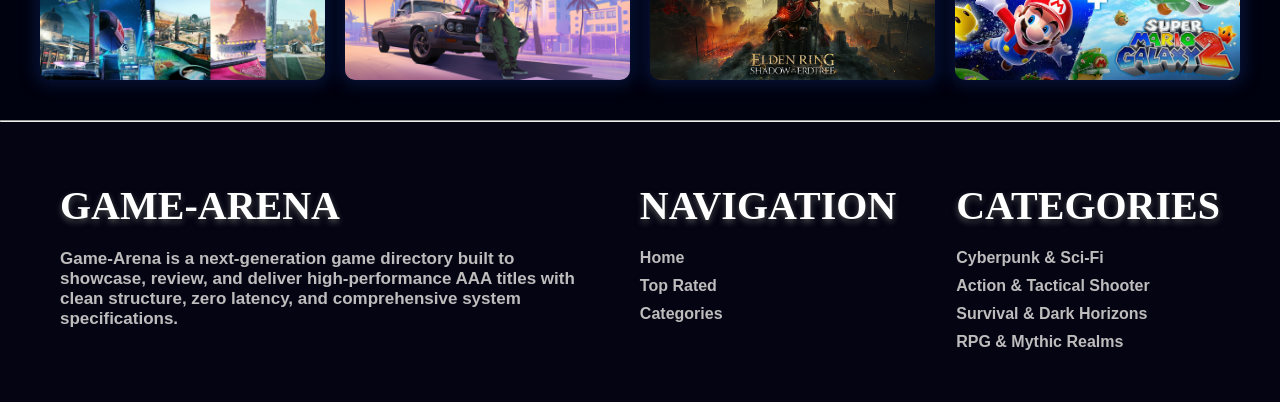
==== commit e0ea553a: "a tag fixed" ====
--- a/index.html
+++ b/index.html
@@ -119,9 +119,9 @@
                 <div class="conclude">
                     <h3 class="foot-card-head">CATEGORIES</h3>
                     <a href="category.html#cyberpunk" class="nav-link">Cyberpunk &amp; Sci-Fi</a>
-                    <a href="category.html#action-shooting" class="nav-link">Action &amp; Tactical Shooter</a>
-                    <a href="category.html#survived" class="nav-link">Survival &amp; Dark Horizons</a>
-                    <a href="category.html#mythics" class="nav-link">RPG &amp; Mythic Realms</a>
+                    <a href="category.html#action-shoot" class="nav-link">Action &amp; Tactical Shooter</a>
+                    <a href="category.html#survive" class="nav-link">Survival &amp; Dark Horizons</a>
+                    <a href="category.html#mythic" class="nav-link">RPG &amp; Mythic Realms</a>
                 </div>
             </div>
         </div>
--- a/style.css
+++ b/style.css
@@ -213,7 +213,7 @@
   flex-direction: column;
   color: white;
   height: 170px;
-  width: 20vw;
+  width: 100%;
   padding-inline: 20px;
   padding-block: 15px;
   background-color: #071336;
@@ -629,4 +629,132 @@
 }
 #top-game3 {
     background-image: url("images/top3.jpg");
+}
+
+/* RESPONSIVE */
+
+@media (max-width: 768px){
+
+    /* NAVBAR */
+    .nav{
+        padding: 20px;
+        height: auto;
+        flex-wrap: wrap;
+        gap: 15px;
+    }
+    .nav-heading{
+        font-size: 25px;
+    }
+    .nav-links{
+        gap: 20px;
+    }
+    .link, .cat-link{
+        font-size: 16px;
+    }
+    .search{
+        width: 120px;
+    }
+
+    /* HOME HERO */
+    .main-content{
+        min-height: 100vh;
+    }
+    .main-text{
+        width: 90%;
+        left: 5%;
+        margin-top: 100px;
+        font-size: 22px;
+    }
+    .hero-para{
+        font-size: 16px;
+    }
+
+    /* HOME SECTIONS */
+    .section{
+        flex-direction: column;
+        align-items: flex-start;
+        gap: 20px;
+        padding: 25px;
+    }
+    .section-heading{
+        font-size: 30px;
+    }
+    .section-text{
+        font-size: 16px;
+    }
+    .section-cards{
+        grid-template-columns: repeat(2, 1fr);
+        padding: 20px;
+    }
+    .card{
+        width: 100%;
+    }
+
+    /* CATEGORY HEADER */
+    .cat-main-text{
+        width: 90%;
+        left: 5%;
+        font-size: 22px;
+    }
+    .cat-cards{
+        grid-template-columns: 1fr;
+        gap: 20px;
+        padding-top: 30px;
+    }
+
+    /* CATEGORY GAME CARDS */
+    .cat-main-cards{
+        grid-template-columns: repeat(2, 1fr);
+        gap: 20px;
+        padding: 15px;
+    }
+    .cat-main-card{
+        height: 330px;
+    }
+    .card-heading{
+        font-size: 35px;
+    }
+    .game-info p{
+        font-size: 10px;
+    }
+    .card-subhead{
+        font-size: 17px;
+    }
+    .btn{
+        flex-wrap: wrap;
+    }
+
+
+    /* TOP RATED */
+    .top-head{
+        font-size: 22px;
+    }
+    .top-games{
+        grid-template-columns: 1fr;
+        grid-template-rows: auto;
+        width: 90%;
+        gap: 30px;
+        row-gap: 50px;
+        padding-bottom: 150px;
+    }
+    .top-game-info{
+        min-height: 300px;
+        padding: 25px;
+    }
+    .top-game-img{
+        height: 300px;
+    }
+
+    /* FOOTER */
+    .foot{
+        grid-template-columns: 1fr;
+        padding: 25px;
+    }
+    .footer-cards{
+        height: auto;
+    }
+    .foot-card-head{
+        font-size: 30px;
+    }
+
 }
